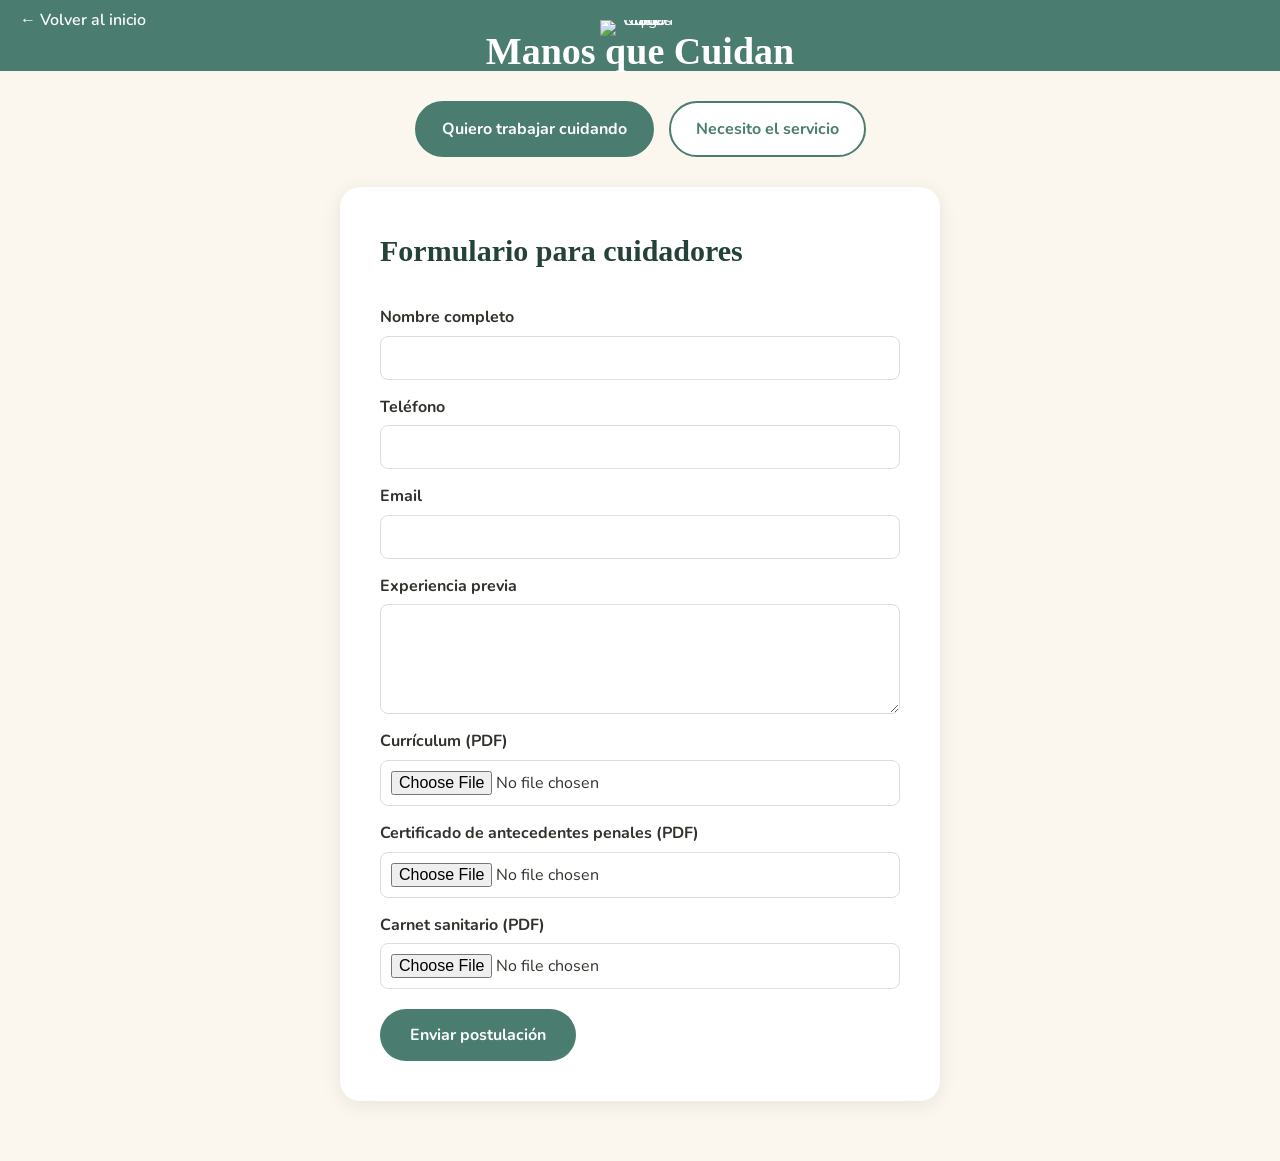
==== postulate.html @ 9202d89d "Add files via upload" ====
<!DOCTYPE html>
<html lang="es">
<head>
    <meta charset="UTF-8">
    <meta name="viewport" content="width=device-width, initial-scale=1.0">
    <title>Postulate o solicitá el servicio - Manos que Cuidan</title>
    <link rel="preconnect" href="https://fonts.googleapis.com">
    <link rel="preconnect" href="https://fonts.gstatic.com" crossorigin>
    <link href="https://fonts.googleapis.com/css2?family=Nunito:wght@400;600;700;800&display=swap" rel="stylesheet">
    <link rel="stylesheet" href="style.css">
</head>
<body class="pagina-formularios">

    <header class="header-chico">
        <a href="index.html" class="volver">← Volver al inicio</a>
        <img src="imagenes/logo.jpeg" alt="Logo Manos que Cuidan" class="logo">
        <h1>Manos que Cuidan</h1>
    </header>

    <div class="selector-formulario">
        <button class="tab-btn activo" onclick="mostrarFormulario('cuidador')">Quiero trabajar cuidando</button>
        <button class="tab-btn" onclick="mostrarFormulario('paciente')">Necesito el servicio</button>
    </div>

    <section id="panel-cuidadores">
        <h2>Formulario para cuidadores</h2>
        <form id="form-cuidador">
            <label for="nombre-cuidador">Nombre completo</label>
            <input type="text" id="nombre-cuidador" name="nombre" required>

            <label for="telefono-cuidador">Teléfono</label>
            <input type="tel" id="telefono-cuidador" name="telefono" required>

            <label for="email-cuidador">Email</label>
            <input type="email" id="email-cuidador" name="email" required>

            <label for="experiencia">Experiencia previa</label>
            <textarea id="experiencia" name="experiencia" rows="4"></textarea>

            <label for="cv">Currículum (PDF)</label>
            <input type="file" id="cv" name="cv" accept=".pdf" required>

            <label for="antecedentes">Certificado de antecedentes penales (PDF)</label>
            <input type="file" id="antecedentes" name="antecedentes" accept=".pdf" required>

            <label for="carnet">Carnet sanitario (PDF)</label>
            <input type="file" id="carnet" name="carnet" accept=".pdf" required>

            <button type="submit">Enviar postulación</button>
        </form>
    </section>

    <section id="panel-pacientes">
        <h2>Formulario para familias / pacientes</h2>
        <form id="form-paciente">
            <label for="nombre-paciente">Nombre completo</label>
            <input type="text" id="nombre-paciente" name="nombre" required>

            <label for="telefono-paciente">Teléfono</label>
            <input type="tel" id="telefono-paciente" name="telefono" required>

            <label for="email-paciente">Email</label>
            <input type="email" id="email-paciente" name="email" required>

            <label for="tipo-cuidado">¿Qué tipo de cuidado necesitás?</label>
            <select id="tipo-cuidado" name="tipo_cuidado" required>
                <option value="">Seleccioná una opción</option>
                <option value="compania">Compañía</option>
                <option value="cuidados-basicos">Cuidados básicos</option>
                <option value="cuidados-especializados">Cuidados especializados</option>
            </select>

            <label for="zona">Zona / barrio</label>
            <input type="text" id="zona" name="zona" required>

            <label for="comentarios">Comentarios adicionales</label>
            <textarea id="comentarios" name="comentarios" rows="4"></textarea>

            <button type="submit">Enviar consulta</button>
        </form>
    </section>

    <script src="script.js"></script>
</body>
</html>
---- style.css ----
/* ============================================
   VARIABLES: paleta y tipografías, en un solo lugar
   ============================================ */
:root {
    --verde: #4a7c6f;
    --verde-oscuro: #24413a;
    --crema: #fbf6ee;
    --dorado: #c89a4b;
    --blanco: #ffffff;
    --texto: #33312c;

    --fuente-titulos: 'Fraunces', serif;
    --fuente-texto: 'Nunito', Arial, sans-serif;
}

/* ============================================
   RESETEO BÁSICO
   ============================================ */
* {
    margin: 0;
    padding: 0;
    box-sizing: border-box;
}

body {
    font-family: var(--fuente-texto);
    line-height: 1.6;
    color: var(--texto);
    background-color: var(--crema);
}

h1, h2 {
    font-family: var(--fuente-titulos);
}

/* ============================================
   HEADER
   ============================================ */
header {
    padding: 0;
    line-height: 0;
}

.banner-img {
    width: 100%;
    display: block;
}

.sr-only {
    position: absolute;
    width: 1px;
    height: 1px;
    padding: 0;
    margin: -1px;
    overflow: hidden;
    white-space: nowrap;
    border: 0;
}

.logo {
    max-width: 150px;
    width: 100%;
    height: auto;
    margin-bottom: 15px;
    display: block;
    margin-left: auto;
    margin-right: auto;
}

header h1 {
    font-size: 38px;
    font-weight: 600;
}

header p {
    opacity: 0.9;
    margin-top: 8px;
}

.header-chico {
    background-color: var(--verde);
    color: white;
    text-align: center;
    padding: 20px;
    position: relative;
}

.header-chico .logo {
    max-width: 80px;
}

.volver {
    position: absolute;
    top: 20px;
    left: 20px;
    color: white;
    text-decoration: none;
    font-weight: 600;
}

.volver:hover {
    text-decoration: underline;
}

/* ============================================
   OLA DECORATIVA — el divisor orgánico entre secciones
   ============================================ */
.ola {
    line-height: 0;
    margin-top: -2px;
}

.ola svg {
    display: block;
    width: 100%;
    height: 60px;
}

.ola-verde-crema {
    background-color: var(--verde);
}

.ola-verde-crema path {
    fill: var(--crema);
}

.ola-crema-verde {
    background-color: var(--crema);
}

.ola-crema-verde path {
    fill: var(--verde-oscuro);
}

/* ============================================
   SECCIONES GENERALES
   ============================================ */
section {
    padding: 60px 20px;
    max-width: 1000px;
    margin: 0 auto;
}

.eyebrow {
    display: inline-block;
    text-transform: uppercase;
    letter-spacing: 2px;
    font-size: 13px;
    font-weight: 700;
    color: var(--dorado);
    margin-bottom: 10px;
}

h2 {
    color: var(--verde-oscuro);
    font-size: 30px;
    margin-bottom: 15px;
}

/* ============================================
   BOTONES — forma de píldora
   ============================================ */
button {
    background-color: var(--verde);
    color: white;
    border: none;
    padding: 15px 30px;
    font-size: 16px;
    font-family: var(--fuente-texto);
    font-weight: 700;
    border-radius: 999px;
    cursor: pointer;
    transition: transform 0.2s ease, background-color 0.2s ease, box-shadow 0.2s ease;
}

button:hover {
    background-color: var(--verde-oscuro);
    transform: translateY(-3px);
    box-shadow: 0 6px 14px rgba(0, 0, 0, 0.15);
}

/* ============================================
   HERO
   ============================================ */
.hero {
    display: flex;
    align-items: center;
    gap: 50px;
    padding-top: 20px;
}

.hero-texto {
    flex: 1;
}

.hero-texto h2 {
    font-size: 36px;
    line-height: 1.25;
}

.hero-texto p {
    margin: 18px 0;
    font-size: 17px;
    max-width: 480px;
}

.hero-botones {
    display: flex;
    flex-direction: column;
    align-items: flex-start;
    gap: 15px;
    margin-top: 10px;
}

.hero-botones button {
    width: 100%;
    max-width: 280px;
    text-align: center;
}

.hero-imagen {
    flex: 1;
    position: relative;
}

.hero-imagen::before {
    content: "";
    position: absolute;
    inset: -18px;
    background-color: var(--dorado);
    opacity: 0.18;
    border-radius: 40% 60% 55% 45% / 45% 40% 60% 55%;
    z-index: 0;
}

.hero-imagen img {
    position: relative;
    z-index: 1;
    width: 100%;
    border-radius: 24px;
    box-shadow: 0 10px 30px rgba(36, 65, 58, 0.2);
}

/* ============================================
   SOBRE NOSOTROS
   ============================================ */
#sobre-nosotros {
    background-color: var(--blanco);
    border-radius: 20px;
    box-shadow: 0 4px 20px rgba(0, 0, 0, 0.06);
    padding: 50px;
    position: relative;
}

#sobre-nosotros::before {
    content: "\201C";
    font-family: var(--fuente-titulos);
    font-size: 140px;
    color: var(--dorado);
    opacity: 0.2;
    position: absolute;
    top: 10px;
    left: 30px;
    line-height: 1;
}

#sobre-nosotros h2,
#sobre-nosotros p {
    position: relative;
}

#sobre-nosotros p {
    margin-bottom: 14px;
}

/* ============================================
   GALERÍA
   ============================================ */
.galeria-grid {
    display: grid;
    grid-template-columns: repeat(3, 1fr);
    gap: 18px;
    margin-top: 25px;
}

.galeria-grid img {
    width: 100%;
    height: 220px;
    object-fit: cover;
    border-radius: 16px;
}

/* ============================================
   CONTACTO
   ============================================ */
#contacto {
    background-color: var(--verde-oscuro);
    color: white;
    text-align: center;
    max-width: 100%;
    padding-bottom: 60px;
}

#contacto h2 {
    color: white;
}

#contacto .eyebrow {
    color: var(--dorado);
}

/* ============================================
   FORMULARIOS (postulate.html)
   ============================================ */
.pagina-formularios {
    background-color: var(--crema);
}

.selector-formulario {
    display: flex;
    justify-content: center;
    gap: 15px;
    padding: 30px 20px 10px;
}

.tab-btn {
    background-color: white;
    color: var(--verde);
    border: 2px solid var(--verde);
    padding: 15px 25px;
    border-radius: 999px;
    font-size: 16px;
    font-weight: 700;
    cursor: pointer;
}

.tab-btn.activo {
    background-color: var(--verde);
    color: white;
}

#panel-cuidadores,
#panel-pacientes {
    background-color: white;
    max-width: 600px;
    margin: 20px auto 60px;
    padding: 40px;
    border-radius: 20px;
    box-shadow: 0 4px 20px rgba(0, 0, 0, 0.08);
}

.oculto {
    display: none;
}

form {
    display: flex;
    flex-direction: column;
}

label {
    margin-top: 15px;
    margin-bottom: 5px;
    font-weight: 700;
}

input, textarea, select {
    padding: 10px;
    border: 1px solid #ddd;
    border-radius: 8px;
    font-size: 16px;
    font-family: var(--fuente-texto);
}

form button {
    margin-top: 20px;
    align-self: flex-start;
}

/* ============================================
   RESPONSIVE
   ============================================ */
@media (max-width: 700px) {
    header {
        padding: 35px 15px 55px;
    }

    header h1 {
        font-size: 28px;
    }

    section {
        padding: 40px 15px;
    }

    .hero {
        flex-direction: column;
    }

    .hero-texto p {
        max-width: 100%;
    }

    .hero-imagen::before {
        display: none;
    }

    .galeria-grid {
        grid-template-columns: 1fr;
    }

    #sobre-nosotros {
        padding: 30px;
    }

    #sobre-nosotros::before {
        font-size: 90px;
    }

    form {
        max-width: 100%;
    }
}
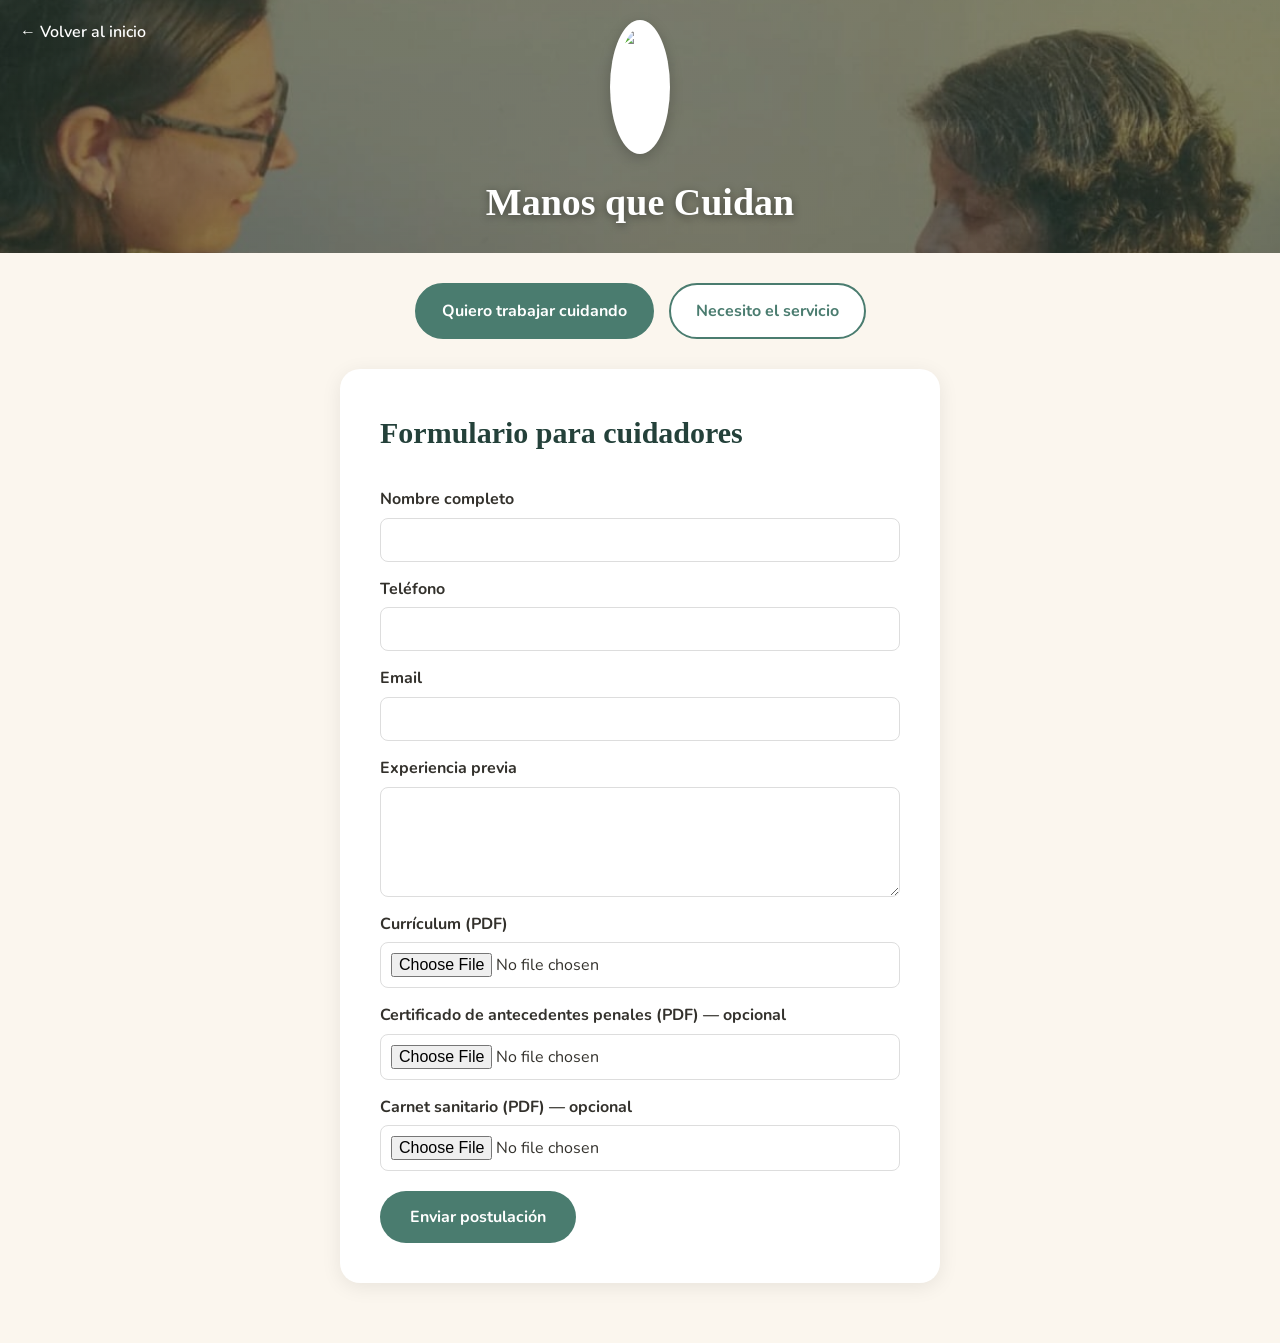
==== commit f79a77f4: "Update postulate.html" ====
--- a/postulate.html
+++ b/postulate.html
@@ -40,11 +40,11 @@
             <label for="cv">Currículum (PDF)</label>
             <input type="file" id="cv" name="cv" accept=".pdf" required>
 
-            <label for="antecedentes">Certificado de antecedentes penales (PDF)</label>
-            <input type="file" id="antecedentes" name="antecedentes" accept=".pdf" required>
+            <label for="antecedentes">Certificado de antecedentes penales (PDF) — opcional</label>
+            <input type="file" id="antecedentes" name="antecedentes" accept=".pdf">
 
-            <label for="carnet">Carnet sanitario (PDF)</label>
-            <input type="file" id="carnet" name="carnet" accept=".pdf" required>
+            <label for="carnet">Carnet sanitario (PDF) — opcional</label>
+            <input type="file" id="carnet" name="carnet" accept=".pdf">
 
             <button type="submit">Enviar postulación</button>
         </form>
@@ -82,4 +82,4 @@
 
     <script src="script.js"></script>
 </body>
-</html>+</html>
--- a/style.css
+++ b/style.css
@@ -1,5 +1,5 @@
 /* ============================================
-   VARIABLES: paleta y tipografías, en un solo lugar
+   VARIABLES
    ============================================ */
 :root {
     --verde: #4a7c6f;
@@ -14,7 +14,7 @@
 }
 
 /* ============================================
-   RESETEO BÁSICO
+   RESETEO
    ============================================ */
 * {
     margin: 0;
@@ -37,36 +37,31 @@
    HEADER
    ============================================ */
 header {
-    padding: 0;
-    line-height: 0;
-}
-
-.banner-img {
-    width: 100%;
-    display: block;
-}
-
-.sr-only {
-    position: absolute;
-    width: 1px;
-    height: 1px;
-    padding: 0;
-    margin: -1px;
-    overflow: hidden;
-    white-space: nowrap;
-    border: 0;
+    background-image: linear-gradient(rgba(36, 65, 58, 0.55), rgba(36, 65, 58, 0.55)), url('Imagenes/hero.jpg');
+    background-size: cover;
+    background-position: center 30%;
+    color: white;
+    text-align: center;
+    padding: 60px 20px 90px;
+}
+
+header h1,
+header p,
+.header-info {
+    text-shadow: 0 2px 8px rgba(0, 0, 0, 0.4);
 }
 
 .logo {
-    max-width: 150px;
-    width: 100%;
-    height: auto;
-    margin-bottom: 15px;
-    display: block;
-    margin-left: auto;
-    margin-right: auto;
-}
-
+    max-width: 120px;
+    width: 120px;
+    height: 120px;
+    object-fit: contain;
+    background-color: white;
+    border-radius: 50%;
+    padding: 14px;
+    margin-bottom: 18px;
+    box-shadow: 0 4px 14px rgba(0, 0, 0, 0.2);
+}
 header h1 {
     font-size: 38px;
     font-weight: 600;
@@ -77,8 +72,17 @@
     margin-top: 8px;
 }
 
+.header-info {
+    display: flex;
+    justify-content: center;
+    gap: 25px;
+    margin-top: 20px;
+    font-weight: 600;
+    flex-wrap: wrap;
+}
+
 .header-chico {
-    background-color: var(--verde);
+    background-color: var(--verde-oscuro);
     color: white;
     text-align: center;
     padding: 20px;
@@ -86,7 +90,15 @@
 }
 
 .header-chico .logo {
-    max-width: 80px;
+    width: 60px;
+    height: 60px;
+    max-width: 60px;
+    aspect-ratio: 1 / 1;
+    object-fit: contain;
+    background-color: white;
+    border-radius: 50%;
+    padding: 8px;
+    box-shadow: 0 4px 14px rgba(0, 0, 0, 0.2);
 }
 
 .volver {
@@ -103,7 +115,7 @@
 }
 
 /* ============================================
-   OLA DECORATIVA — el divisor orgánico entre secciones
+   OLA DECORATIVA
    ============================================ */
 .ola {
     line-height: 0;
@@ -117,7 +129,7 @@
 }
 
 .ola-verde-crema {
-    background-color: var(--verde);
+    background-color: var(--verde-oscuro);
 }
 
 .ola-verde-crema path {
@@ -158,7 +170,7 @@
 }
 
 /* ============================================
-   BOTONES — forma de píldora
+   BOTONES
    ============================================ */
 button {
     background-color: var(--verde);
@@ -221,15 +233,19 @@
 .hero-imagen {
     flex: 1;
     position: relative;
+    aspect-ratio: 4 / 5;
 }
 
 .hero-imagen::before {
     content: "";
     position: absolute;
-    inset: -18px;
+    top: 20px;
+    left: 20px;
+    width: 100%;
+    height: 100%;
     background-color: var(--dorado);
-    opacity: 0.18;
-    border-radius: 40% 60% 55% 45% / 45% 40% 60% 55%;
+    opacity: 0.35;
+    border-radius: 24px;
     z-index: 0;
 }
 
@@ -237,6 +253,8 @@
     position: relative;
     z-index: 1;
     width: 100%;
+    height: 100%;
+    object-fit: cover;
     border-radius: 24px;
     box-shadow: 0 10px 30px rgba(36, 65, 58, 0.2);
 }
@@ -309,6 +327,30 @@
     color: var(--dorado);
 }
 
+.botones-contacto {
+    display: flex;
+    justify-content: center;
+    gap: 15px;
+    flex-wrap: wrap;
+    margin-top: 20px;
+}
+
+.btn-whatsapp {
+    background-color: #25d366;
+}
+
+.btn-whatsapp:hover {
+    background-color: #1da851;
+}
+
+.btn-email {
+    background-color: var(--dorado);
+}
+
+.btn-email:hover {
+    background-color: #b3873a;
+}
+
 /* ============================================
    FORMULARIOS (postulate.html)
    ============================================ */
@@ -382,42 +424,117 @@
    ============================================ */
 @media (max-width: 700px) {
     header {
-        padding: 35px 15px 55px;
+        padding: 35px 15px 50px;
+        background-position: center 20%;
+    }
+
+    .logo {
+        max-width: 90px;
+        width: 90px;
+        height: 90px;
     }
 
     header h1 {
-        font-size: 28px;
+        font-size: 26px;
+    }
+
+    header p {
+        font-size: 14px;
     }
 
     section {
         padding: 40px 15px;
     }
 
+    h2 {
+        font-size: 24px;
+    }
+
     .hero {
         flex-direction: column;
+        gap: 30px;
+    }
+
+    .hero-texto h2 {
+        font-size: 26px;
     }
 
     .hero-texto p {
         max-width: 100%;
+        font-size: 15px;
+    }
+
+    .hero-botones {
+        width: 100%;
+    }
+
+    .hero-botones button {
+        max-width: 100%;
+    }
+
+    .hero-imagen {
+        aspect-ratio: 4 / 3;
+        width: 100%;
     }
 
     .hero-imagen::before {
-        display: none;
+        top: 12px;
+        left: 12px;
+    }
+
+    #sobre-nosotros {
+        padding: 25px;
+    }
+
+    #sobre-nosotros::before {
+        font-size: 70px;
+        top: 0;
+        left: 15px;
+    }
+
+    #sobre-nosotros p {
+        font-size: 15px;
     }
 
     .galeria-grid {
         grid-template-columns: 1fr;
     }
 
-    #sobre-nosotros {
-        padding: 30px;
-    }
-
-    #sobre-nosotros::before {
-        font-size: 90px;
+    .galeria-grid img {
+        height: 200px;
+    }
+
+    .botones-contacto {
+        flex-direction: column;
+        align-items: center;
+    }
+
+    .botones-contacto button {
+        width: 100%;
+        max-width: 300px;
+    }
+
+    .ola svg {
+        height: 40px;
     }
 
     form {
         max-width: 100%;
     }
-}+
+    #panel-cuidadores,
+    #panel-pacientes {
+        padding: 25px;
+        margin: 15px;
+    }
+
+    .selector-formulario {
+        flex-direction: column;
+        align-items: center;
+    }
+
+    .tab-btn {
+        width: 100%;
+        max-width: 300px;
+    }
+}
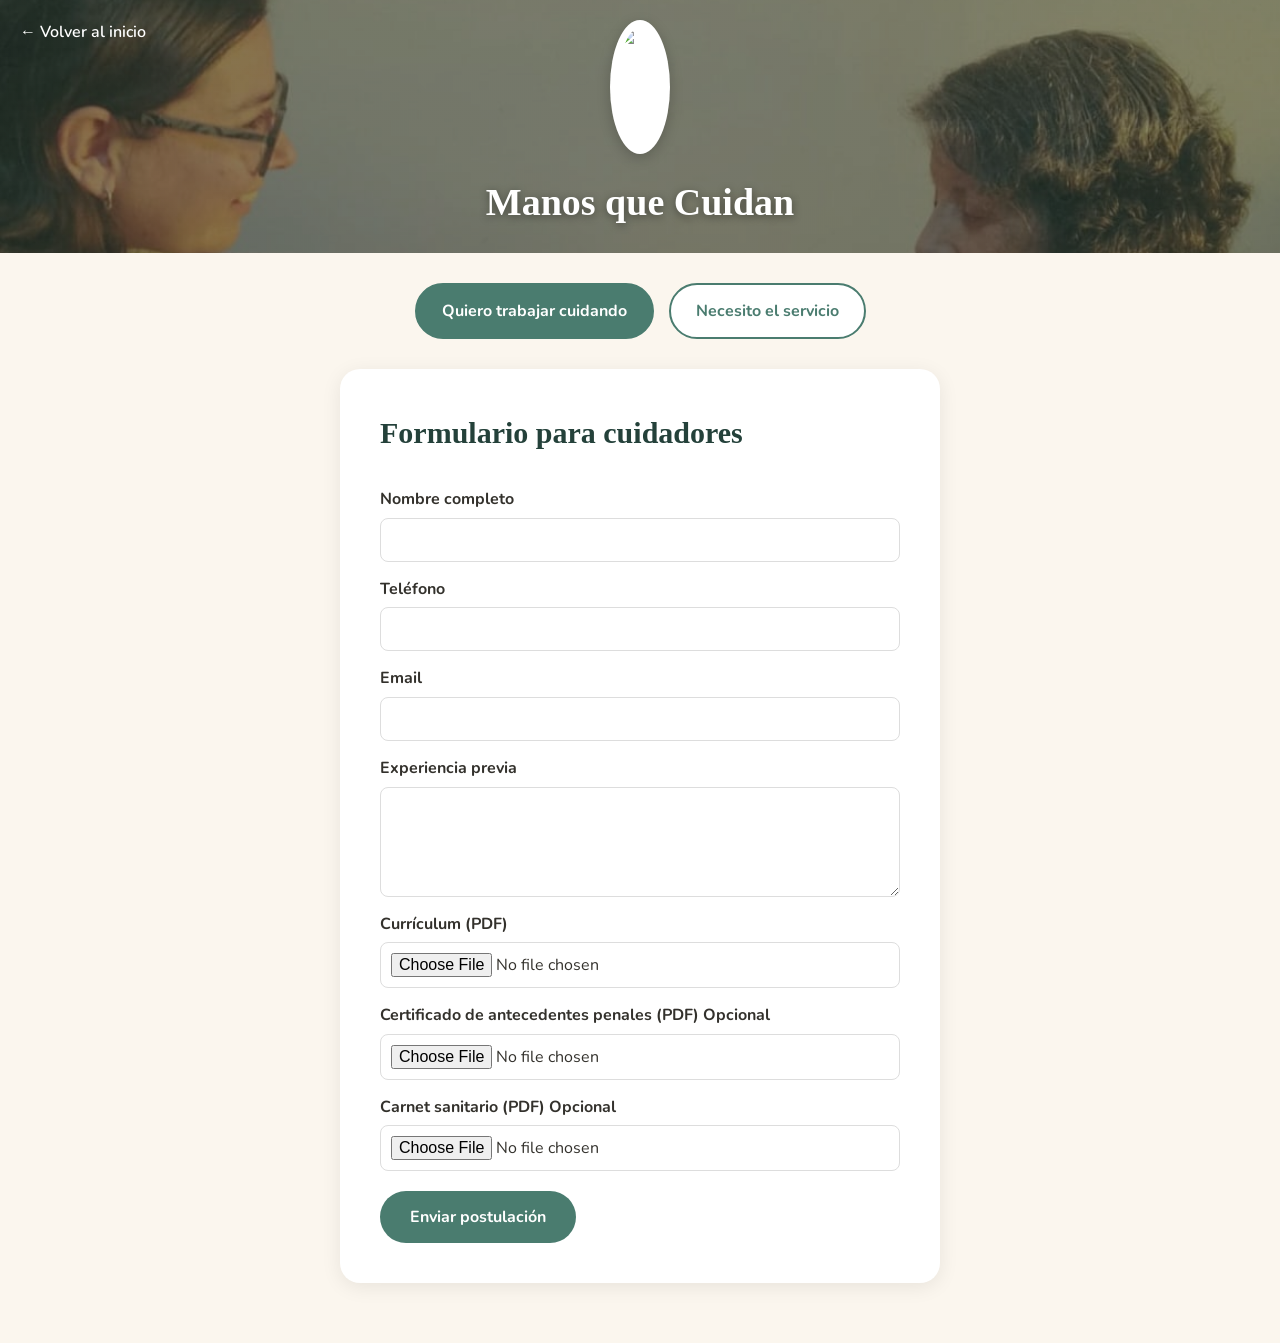
==== commit dc23ed9c: "Update postulate.html" ====
--- a/postulate.html
+++ b/postulate.html
@@ -40,10 +40,10 @@
             <label for="cv">Currículum (PDF)</label>
             <input type="file" id="cv" name="cv" accept=".pdf" required>
 
-            <label for="antecedentes">Certificado de antecedentes penales (PDF) — opcional</label>
+            <label for="antecedentes">Certificado de antecedentes penales (PDF) <span class="badge-opcional">Opcional</span></label>
             <input type="file" id="antecedentes" name="antecedentes" accept=".pdf">
 
-            <label for="carnet">Carnet sanitario (PDF) — opcional</label>
+            <label for="carnet">Carnet sanitario (PDF) <span class="badge-opcional">Opcional</span></label>
             <input type="file" id="carnet" name="carnet" accept=".pdf">
 
             <button type="submit">Enviar postulación</button>
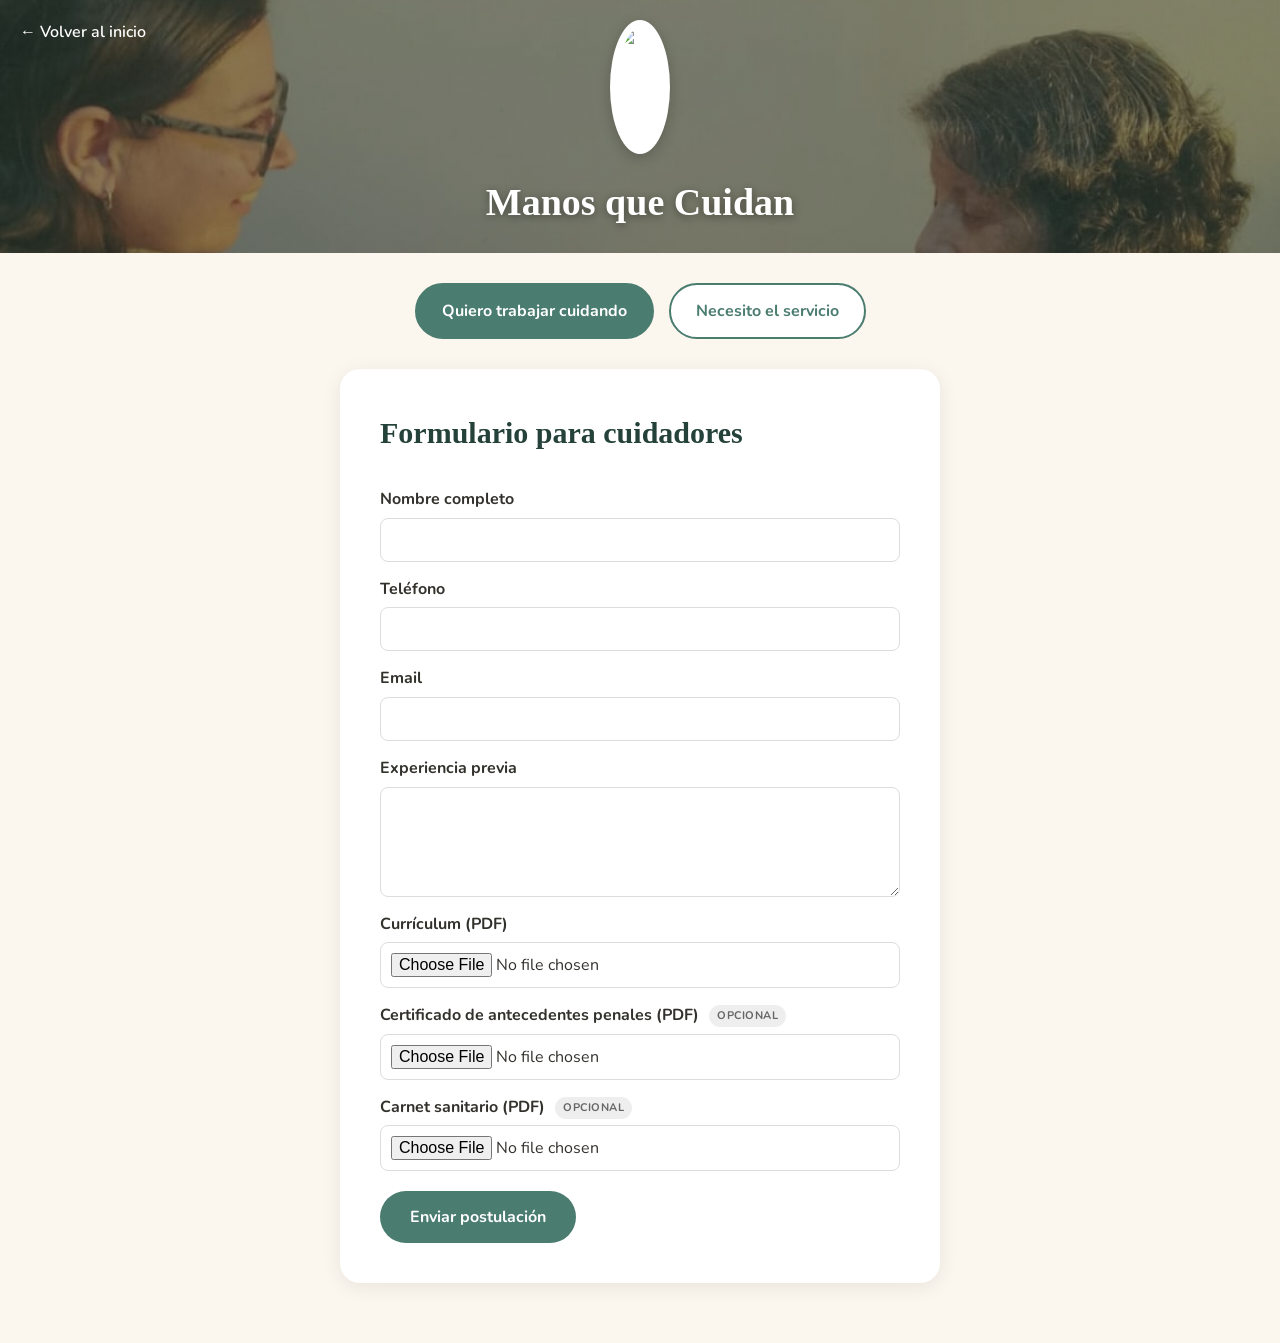
==== commit c5678b4a: "Update stylesheet link in postulate.html Updated the stylesheet link to include a version query para" ====
--- a/postulate.html
+++ b/postulate.html
@@ -7,7 +7,7 @@
     <link rel="preconnect" href="https://fonts.googleapis.com">
     <link rel="preconnect" href="https://fonts.gstatic.com" crossorigin>
     <link href="https://fonts.googleapis.com/css2?family=Nunito:wght@400;600;700;800&display=swap" rel="stylesheet">
-    <link rel="stylesheet" href="style.css">
+    <link rel="stylesheet" href="style.css?v=2">
 </head>
 <body class="pagina-formularios">
 
--- a/style.css
+++ b/style.css
@@ -538,3 +538,29 @@
         max-width: 300px;
     }
 }
+
+.badge-opcional {
+    display: inline-block;
+    background-color: #eee;
+    color: #666;
+    font-size: 11px;
+    font-weight: 700;
+    text-transform: uppercase;
+    letter-spacing: 0.5px;
+    padding: 2px 8px;
+    border-radius: 999px;
+    margin-left: 6px;
+    vertical-align: middle;
+}
+
+.header-chico .logo {
+    width: 60px;
+    height: 60px;
+    max-width: 60px;
+    aspect-ratio: 1 / 1;
+    object-fit: contain;
+    background-color: white;
+    border-radius: 50%;
+    padding: 8px;
+    box-shadow: 0 4px 14px rgba(0, 0, 0, 0.2);
+}
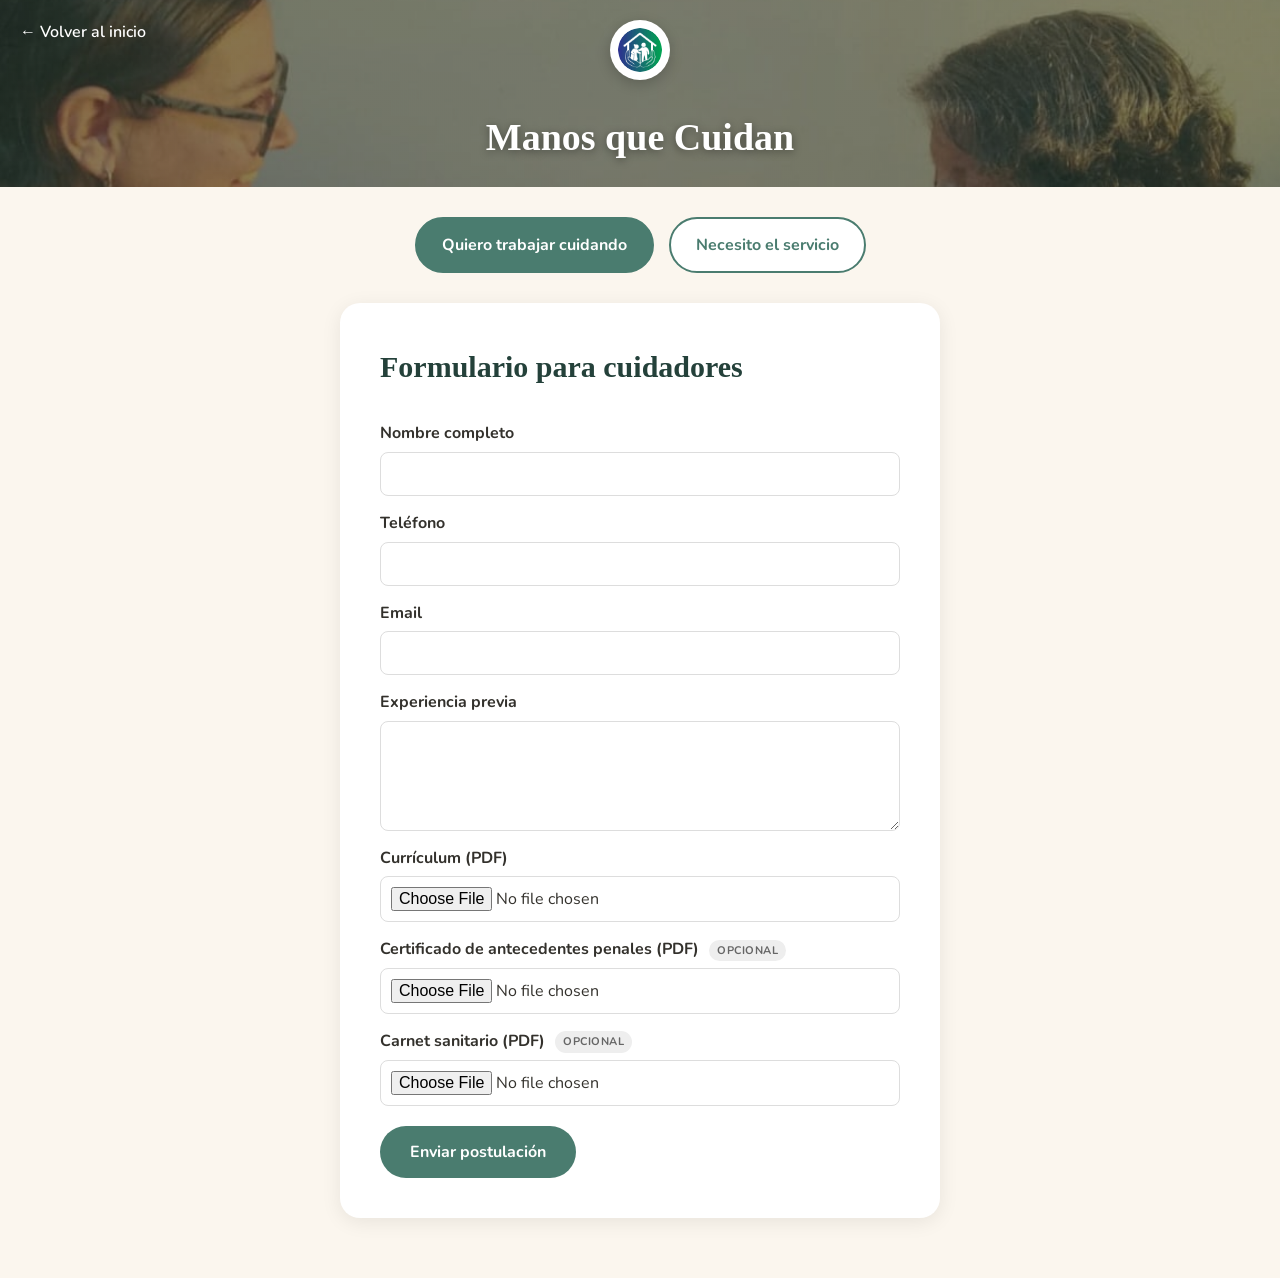
==== commit e7089abd: "Update postulate.html" ====
--- a/postulate.html
+++ b/postulate.html
@@ -13,7 +13,7 @@
 
     <header class="header-chico">
         <a href="index.html" class="volver">← Volver al inicio</a>
-        <img src="imagenes/logo.jpeg" alt="Logo Manos que Cuidan" class="logo">
+        <img src="Imagenes/logo.jpeg" alt="Logo Manos que Cuidan" class="logo">
         <h1>Manos que Cuidan</h1>
     </header>
 
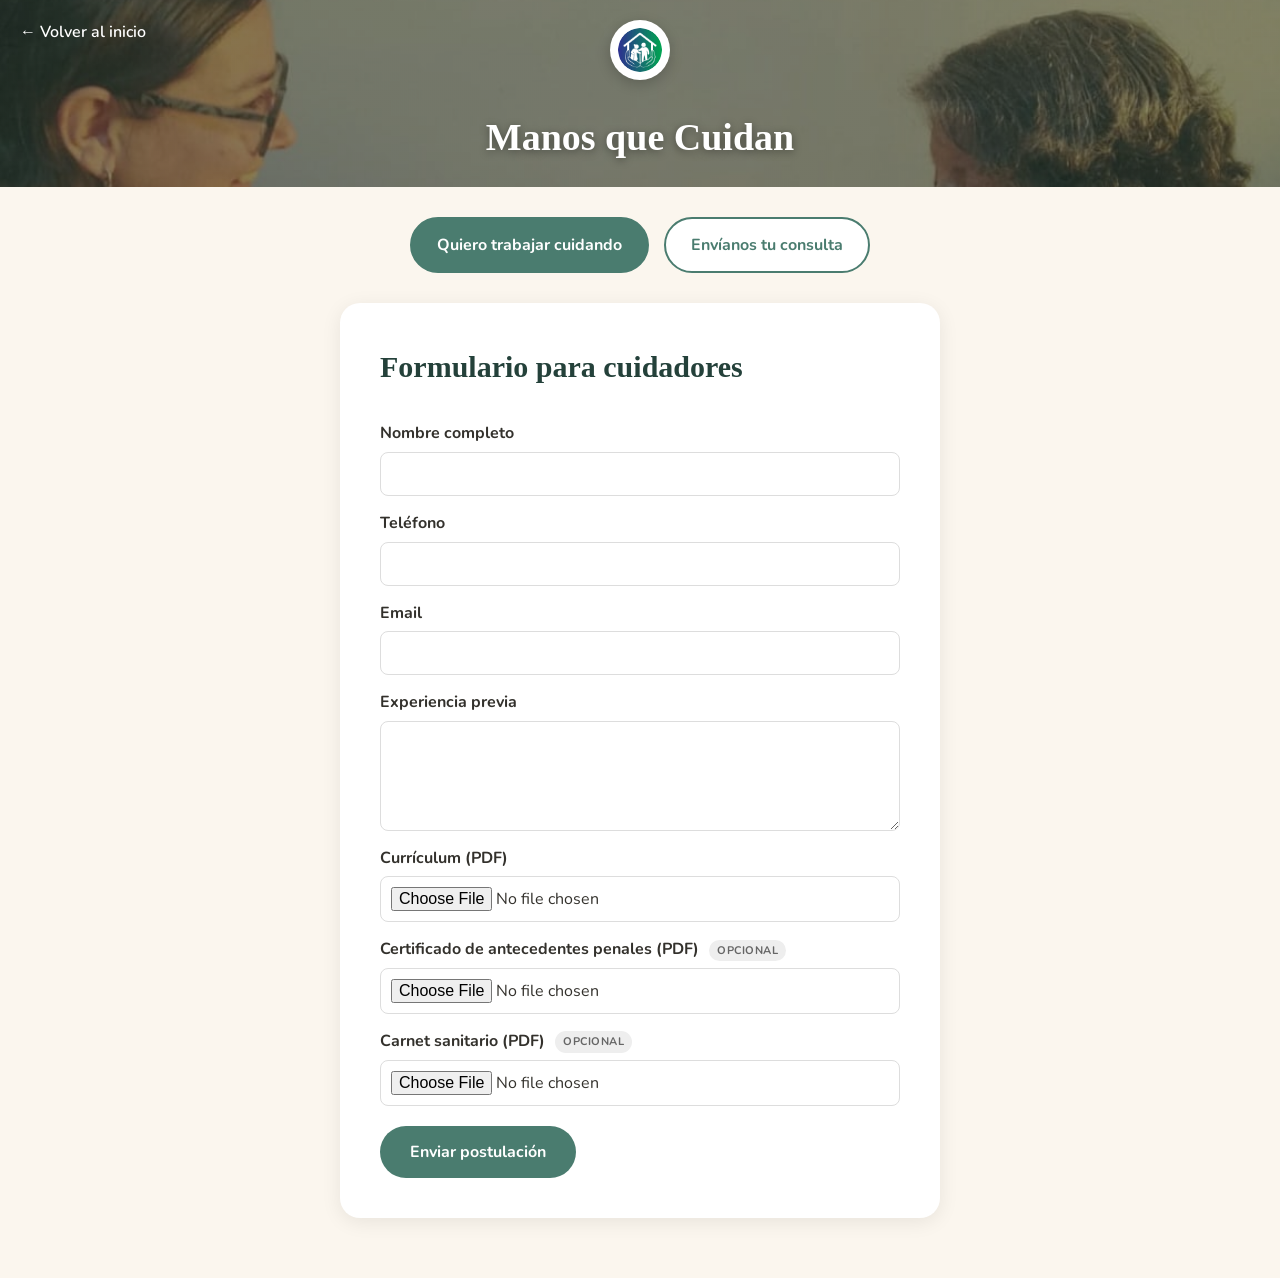
==== commit e79cd7b6: "Fix HTML structure and update button text" ====
--- a/postulate.html
+++ b/postulate.html
@@ -19,7 +19,7 @@
 
     <div class="selector-formulario">
         <button class="tab-btn activo" onclick="mostrarFormulario('cuidador')">Quiero trabajar cuidando</button>
-        <button class="tab-btn" onclick="mostrarFormulario('paciente')">Necesito el servicio</button>
+        <button class="tab-btn" onclick="mostrarFormulario('paciente')">Envíanos tu consulta</button>
     </div>
 
     <section id="panel-cuidadores">
